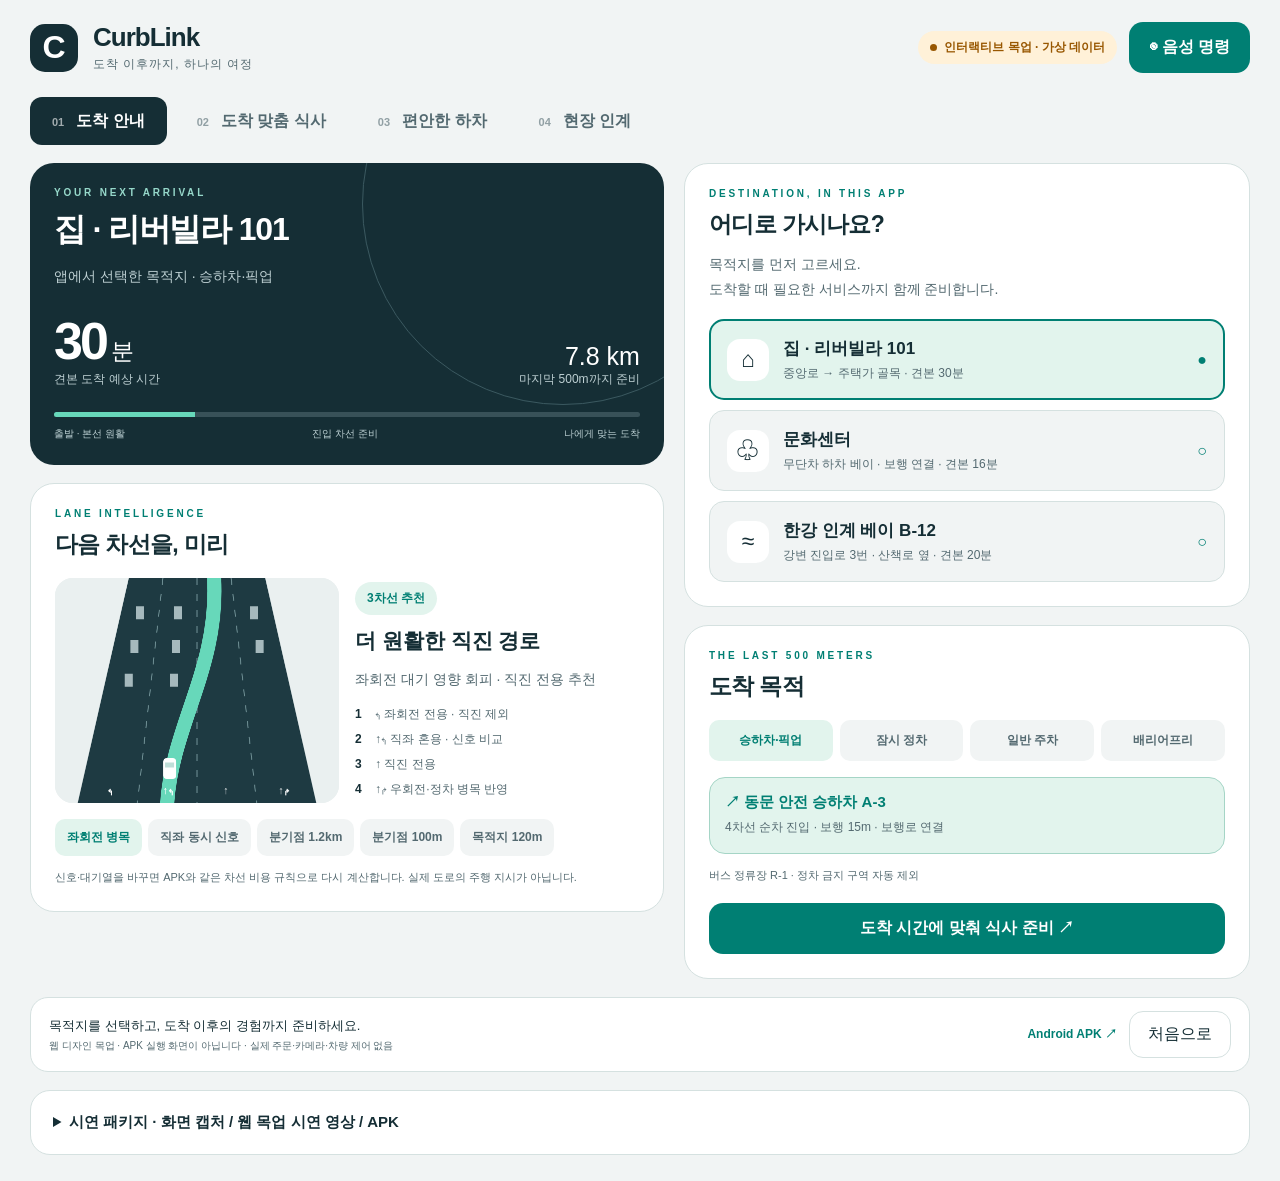
==== release/studio/index.html @ bd51ab64 "feat: preserve 0.5 app and establish clear development branch workflow" ====
<!doctype html>
<html lang="ko"><meta charset="utf-8"><meta name="viewport" content="width=device-width,initial-scale=1"><title>CurbLink · Arrival Studio 0.5</title>
<style>
:root{--ink:#152e35;--muted:#536970;--teal:#007f73;--mint:#e2f4ed;--line:#d5e1e0;--paper:#f1f4f4}*{box-sizing:border-box}body{margin:0;background:var(--paper);color:var(--ink);font-family:'Malgun Gothic','Segoe UI',sans-serif}button,a,input{font:inherit}button,a{touch-action:manipulation}button{cursor:pointer}button:focus-visible,a:focus-visible,input:focus-visible{outline:3px solid #006de0;outline-offset:3px}button{border:0}header{display:flex;align-items:center;gap:15px;padding:22px 30px 12px}.logo{width:48px;height:48px;background:var(--ink);border-radius:15px;display:grid;place-items:center;color:white;font-size:32px;font-weight:700}.brand{font-size:26px;font-weight:750;letter-spacing:-1px}.tagline{font-size:12px;color:var(--muted);margin-top:3px;letter-spacing:1px}.head-right{margin-left:auto;display:flex;align-items:center;gap:12px}.pill{display:inline-flex;align-items:center;gap:7px;padding:8px 12px;border-radius:30px;color:var(--teal);background:var(--mint);font-size:12px;font-weight:700}.dot{width:7px;height:7px;border-radius:50%;background:currentColor}.amber{color:#985700;background:#fff1d8}.primary{background:var(--teal);color:#fff;padding:15px 20px;border-radius:14px;font-weight:700;min-height:50px}.secondary{background:white;color:var(--ink);border:1px solid var(--line);padding:12px 18px;border-radius:14px}.wide-btn{width:100%}nav{display:flex;gap:8px;padding:12px 30px 18px}nav button{background:transparent;padding:12px 22px;border-radius:12px;color:var(--muted);font-weight:700;min-height:48px}nav button.active{background:var(--ink);color:#fff}nav span{font-size:11px;opacity:.6;margin-right:12px}.app{min-height:100vh;display:flex;flex-direction:column}.workspace{padding:0 30px 18px;display:grid;grid-template-columns:1.12fr 1fr;gap:20px;flex:1}.stack{display:flex;flex-direction:column;gap:18px}.panel{background:#fff;border:1px solid var(--line);border-radius:24px;padding:24px}.eyebrow{font-size:10px;letter-spacing:2.8px;font-weight:800;color:var(--teal);margin-bottom:10px}h1,h2,h3,p{margin:0}h1{font-size:32px;letter-spacing:-1.2px}h2{font-size:23px;letter-spacing:-.7px}h3{font-size:17px}p{color:var(--muted);font-size:14px;line-height:1.75}.intro{margin:12px 0 18px}.trip{background:var(--ink);color:white;border:0;position:relative;overflow:hidden}.trip:after{content:'';position:absolute;right:-100px;top:-160px;width:400px;height:400px;border:1px solid #3b5960;border-radius:50%;pointer-events:none}.trip .eyebrow{color:#96d8ca}.trip p{color:#bed0d3}.tripline{display:flex;justify-content:space-between;align-items:end;margin-top:22px}.eta{font-size:52px;font-weight:750;letter-spacing:-3px}.eta small{font-size:23px;font-weight:500;letter-spacing:0;margin-left:5px}.distance{text-align:right;font-size:25px}.sub{font-size:12px;color:#bed0d3;letter-spacing:0}.progress{height:5px;border-radius:10px;background:#385158;margin-top:24px;overflow:hidden}.progress i{display:block;width:24%;height:100%;background:#67d8ba}.stages{display:flex;justify-content:space-between;font-size:10px;margin-top:10px;color:#bcd0d3}.row{display:flex;justify-content:space-between;align-items:center;gap:12px}.choice{width:100%;display:flex;align-items:center;text-align:left;gap:14px;background:var(--paper);border:1px solid var(--line);border-radius:15px;padding:17px;margin-top:10px;color:var(--ink)}.choice.selected{background:var(--mint);border:2px solid var(--teal);padding:16px}.place-icon{width:42px;height:42px;border-radius:13px;background:white;display:grid;place-items:center;font-size:23px}.choice .details{flex:1}.choice small{display:block;color:var(--muted);font-size:12px;margin-top:5px}.check{color:var(--teal)}.purpose{display:grid;grid-template-columns:repeat(4,1fr);gap:7px;margin-top:18px}.purpose button,.segments button{background:var(--paper);color:var(--muted);padding:12px 7px;border-radius:10px;font-size:12px;font-weight:700}.purpose button.on,.segments button.on{background:var(--mint);color:var(--teal)}.recommend{background:var(--mint);border:1px solid #a5d5c6;border-radius:16px;padding:15px;margin-top:16px}.recommend h3{color:var(--teal);font-size:15px}.recommend p{margin-top:5px;font-size:12px}.lane-layout{display:grid;grid-template-columns:1fr 1fr;gap:16px;margin-top:18px;align-items:center}.road{height:225px;border-radius:18px;overflow:hidden;position:relative;background:#eaf0f0}.road canvas{width:100%;height:100%}.lane-info h3{font-size:21px;margin:12px 0}.legend{margin-top:14px;display:grid;gap:8px;font-size:12px;color:var(--muted)}.legend b{display:inline-block;width:20px;color:var(--ink)}.segments{display:flex;gap:6px;flex-wrap:wrap;margin-top:16px}.segments button{padding:10px 12px}.footnote{font-size:11px;color:var(--muted);margin-top:12px}.toolbar{margin:0 30px 18px;display:flex;align-items:center;gap:12px;padding:13px 18px;background:white;border:1px solid var(--line);border-radius:18px}.toolbar .note{font-size:13px;flex:1}.toolbar small{display:block;font-size:10px;color:var(--muted);margin-top:4px}.toolbar a{font-size:12px;color:var(--teal);font-weight:700;text-decoration:none;white-space:nowrap}.meal{display:grid;grid-template-columns:62px 1fr auto;gap:14px;align-items:center;padding:16px;border-radius:16px;background:var(--paper);margin-top:10px;text-align:left;width:100%;color:var(--ink);border:1px solid var(--line)}.meal:first-of-type{background:var(--mint)}.food{width:62px;height:62px;background:#e8e1d2;border-radius:14px;display:grid;place-items:center;font-size:34px}.meal small{display:block;font-size:11px;color:var(--muted);margin:5px 0}.meal strong{font-size:13px}.time-diagram{display:flex;gap:8px;margin:20px 0}.time-block{flex:1;border-radius:15px;padding:18px;background:var(--mint)}.time-block b{display:block;font-size:28px;margin-top:10px}.time-block small{font-size:12px;color:var(--muted)}.toggle{display:flex;align-items:center;gap:12px;padding:14px 0;border-bottom:1px solid var(--line);font-size:15px}.toggle input{width:22px;height:22px;accent-color:var(--teal);margin-left:auto}.bay{padding:18px;background:var(--mint);border:1px solid #acd9cd;border-radius:18px;margin-top:12px}.bay.excluded{background:var(--paper);border-color:var(--line)}.metrics{display:grid;grid-template-columns:repeat(3,1fr);gap:8px;margin:16px 0}.metrics div{background:#ffffffa0;border-radius:12px;padding:12px}.metrics small{font-size:11px;color:var(--muted)}.metrics b{display:block;font-size:23px;margin-top:5px}.camera-grid{display:grid;grid-template-columns:1fr 1fr;gap:12px;margin:18px 0}.camera{height:150px;position:relative;background:#dce8e5;border-radius:16px;overflow:hidden}.camera svg{width:100%;height:100%}.camera span{position:absolute;left:12px;top:10px;color:white;background:#152e35cc;padding:5px 9px;border-radius:20px;font-size:10px}.camera em{position:absolute;bottom:9px;left:12px;color:#fff;font-size:10px;font-style:normal}.location{height:180px;border-radius:16px;background:repeating-linear-gradient(90deg,transparent 0,transparent 49px,#cededb 50px),repeating-linear-gradient(0deg,#eaf2ed 0,#eaf2ed 49px,#cededb 50px);position:relative;margin:18px 0}.location:before{content:'';position:absolute;top:20px;bottom:20px;width:35px;background:white;left:48%;transform:rotate(25deg)}.pin{position:absolute;top:38%;left:45%;background:var(--teal);color:#fff;border:5px solid white;width:36px;height:36px;border-radius:50%;box-shadow:0 0 0 12px #007f7322;display:grid;place-items:center}.location label{position:absolute;left:56%;top:47%;font-size:12px;font-weight:700}.result{margin-top:14px;padding:15px;background:var(--mint);border-radius:14px;color:var(--teal);font-size:14px}.media{margin:0 30px 26px;padding:22px;background:#fff;border:1px solid var(--line);border-radius:20px}.media summary{cursor:pointer;font-weight:700;font-size:15px}.gallery{display:grid;grid-template-columns:repeat(4,1fr);gap:10px;margin-top:20px}.gallery img{width:100%;border:1px solid var(--line);border-radius:8px}.gallery a{font-size:12px;color:var(--muted);text-decoration:none}.media video{width:min(100%,1000px);margin-top:20px;border-radius:12px}button:disabled{opacity:.45;cursor:default}@media(min-height:1000px) and (min-width:1000px){.panel{padding:30px}.tripline{margin-top:30px}.road{height:300px}.choice{padding:22px}.choice.selected{padding:21px}.camera{height:210px}}@media(max-width:950px){.workspace{grid-template-columns:1fr}header,nav{padding-left:18px;padding-right:18px}.workspace{padding:0 18px 18px}.toolbar,.media{margin-left:18px;margin-right:18px}nav{overflow:auto}nav button{white-space:nowrap}.head-right .pill{display:none}.purpose{grid-template-columns:1fr 1fr}.toolbar{flex-wrap:wrap}.gallery{grid-template-columns:1fr 1fr}}@media(prefers-reduced-motion:reduce){*{scroll-behavior:auto}}
</style>
<div class="app"><header><div class="logo">C</div><div><div class="brand">CurbLink</div><div class="tagline">도착 이후까지, 하나의 여정</div></div><div class="head-right"><span class="pill amber"><i class="dot"></i>인터랙티브 목업 · 가상 데이터</span><button class="primary" id="voice">◉ 음성 명령</button></div></header><nav aria-label="주요 화면"></nav><main class="workspace" id="workspace"></main><footer class="toolbar"><div class="note" role="status" id="note">목적지를 선택하고, 도착 이후의 경험까지 준비하세요.<small>웹 디자인 목업 · APK 실행 화면이 아닙니다 · 실제 주문·카메라·차량 제어 없음</small></div><a href="../CurbLink-Drive-0.5-arrival-studio.apk" download>Android APK ↗</a><button class="secondary" id="reset">처음으로</button></footer></div>
<details class="media"><summary>시연 패키지 · 화면 캡처 / 웹 목업 시연 영상 / APK</summary><p class="intro">아래 이미지는 이 웹 목업의 브라우저 캡처입니다. 실제 APK 캡처와 Pleos 시연 영상은 집 PC에서 촬영 후 별도로 확인하세요.</p><div class="gallery"><a href="01-arrival.png"><img src="01-arrival.png" alt="도착 안내 웹 목업">01 도착 안내</a><a href="02-dining.png"><img src="02-dining.png" alt="식사 웹 목업">02 도착 맞춤 식사</a><a href="03-access.png"><img src="03-access.png" alt="하차 웹 목업">03 편안한 하차</a><a href="04-handoff.png"><img src="04-handoff.png" alt="인계 웹 목업">04 현장 인계</a></div><video controls preload="none" src="walkthrough.webm" aria-label="웹 디자인 목업 시연 영상"></video><p><a href="../CurbLink-Drive-0.5-arrival-studio.apk" download>새 APK 다운로드</a> · <a href="../../captures/android/vehicle-app-preview/01-pleos-connected.png">이전 0.4 APK 실행 원본</a> · <a href="../../simulator/index.html">기존 주행 참고 시뮬레이터</a></p></details>
<script src="../../simulator/js/lane-engine.js"></script><script src="studio.js"></script></html>
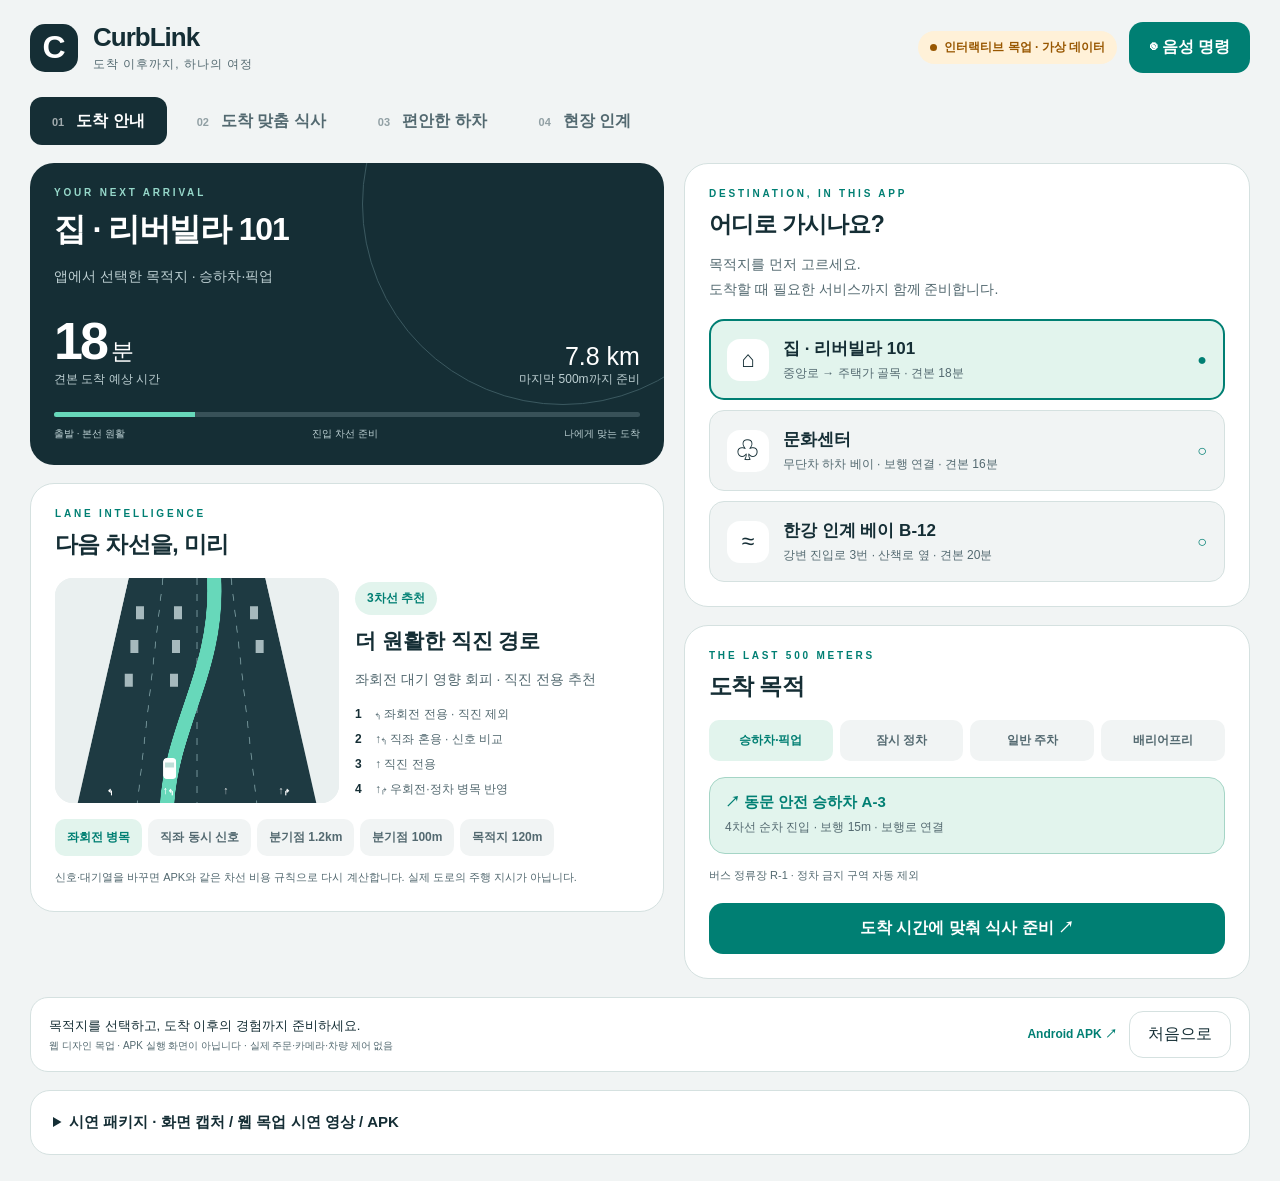
==== commit de354056: "fix: retain handoff photos and journey state and align native web fixtures" ====
--- a/release/studio/index.html
+++ b/release/studio/index.html
@@ -1,8 +1,8 @@
 <!doctype html>
-<html lang="ko"><meta charset="utf-8"><meta name="viewport" content="width=device-width,initial-scale=1"><title>CurbLink · Arrival Studio 0.5</title>
+<html lang="ko"><meta charset="utf-8"><meta name="viewport" content="width=device-width,initial-scale=1"><title>CurbLink · Arrival Studio 0.5.1</title>
 <style>
 :root{--ink:#152e35;--muted:#536970;--teal:#007f73;--mint:#e2f4ed;--line:#d5e1e0;--paper:#f1f4f4}*{box-sizing:border-box}body{margin:0;background:var(--paper);color:var(--ink);font-family:'Malgun Gothic','Segoe UI',sans-serif}button,a,input{font:inherit}button,a{touch-action:manipulation}button{cursor:pointer}button:focus-visible,a:focus-visible,input:focus-visible{outline:3px solid #006de0;outline-offset:3px}button{border:0}header{display:flex;align-items:center;gap:15px;padding:22px 30px 12px}.logo{width:48px;height:48px;background:var(--ink);border-radius:15px;display:grid;place-items:center;color:white;font-size:32px;font-weight:700}.brand{font-size:26px;font-weight:750;letter-spacing:-1px}.tagline{font-size:12px;color:var(--muted);margin-top:3px;letter-spacing:1px}.head-right{margin-left:auto;display:flex;align-items:center;gap:12px}.pill{display:inline-flex;align-items:center;gap:7px;padding:8px 12px;border-radius:30px;color:var(--teal);background:var(--mint);font-size:12px;font-weight:700}.dot{width:7px;height:7px;border-radius:50%;background:currentColor}.amber{color:#985700;background:#fff1d8}.primary{background:var(--teal);color:#fff;padding:15px 20px;border-radius:14px;font-weight:700;min-height:50px}.secondary{background:white;color:var(--ink);border:1px solid var(--line);padding:12px 18px;border-radius:14px}.wide-btn{width:100%}nav{display:flex;gap:8px;padding:12px 30px 18px}nav button{background:transparent;padding:12px 22px;border-radius:12px;color:var(--muted);font-weight:700;min-height:48px}nav button.active{background:var(--ink);color:#fff}nav span{font-size:11px;opacity:.6;margin-right:12px}.app{min-height:100vh;display:flex;flex-direction:column}.workspace{padding:0 30px 18px;display:grid;grid-template-columns:1.12fr 1fr;gap:20px;flex:1}.stack{display:flex;flex-direction:column;gap:18px}.panel{background:#fff;border:1px solid var(--line);border-radius:24px;padding:24px}.eyebrow{font-size:10px;letter-spacing:2.8px;font-weight:800;color:var(--teal);margin-bottom:10px}h1,h2,h3,p{margin:0}h1{font-size:32px;letter-spacing:-1.2px}h2{font-size:23px;letter-spacing:-.7px}h3{font-size:17px}p{color:var(--muted);font-size:14px;line-height:1.75}.intro{margin:12px 0 18px}.trip{background:var(--ink);color:white;border:0;position:relative;overflow:hidden}.trip:after{content:'';position:absolute;right:-100px;top:-160px;width:400px;height:400px;border:1px solid #3b5960;border-radius:50%;pointer-events:none}.trip .eyebrow{color:#96d8ca}.trip p{color:#bed0d3}.tripline{display:flex;justify-content:space-between;align-items:end;margin-top:22px}.eta{font-size:52px;font-weight:750;letter-spacing:-3px}.eta small{font-size:23px;font-weight:500;letter-spacing:0;margin-left:5px}.distance{text-align:right;font-size:25px}.sub{font-size:12px;color:#bed0d3;letter-spacing:0}.progress{height:5px;border-radius:10px;background:#385158;margin-top:24px;overflow:hidden}.progress i{display:block;width:24%;height:100%;background:#67d8ba}.stages{display:flex;justify-content:space-between;font-size:10px;margin-top:10px;color:#bcd0d3}.row{display:flex;justify-content:space-between;align-items:center;gap:12px}.choice{width:100%;display:flex;align-items:center;text-align:left;gap:14px;background:var(--paper);border:1px solid var(--line);border-radius:15px;padding:17px;margin-top:10px;color:var(--ink)}.choice.selected{background:var(--mint);border:2px solid var(--teal);padding:16px}.place-icon{width:42px;height:42px;border-radius:13px;background:white;display:grid;place-items:center;font-size:23px}.choice .details{flex:1}.choice small{display:block;color:var(--muted);font-size:12px;margin-top:5px}.check{color:var(--teal)}.purpose{display:grid;grid-template-columns:repeat(4,1fr);gap:7px;margin-top:18px}.purpose button,.segments button{background:var(--paper);color:var(--muted);padding:12px 7px;border-radius:10px;font-size:12px;font-weight:700}.purpose button.on,.segments button.on{background:var(--mint);color:var(--teal)}.recommend{background:var(--mint);border:1px solid #a5d5c6;border-radius:16px;padding:15px;margin-top:16px}.recommend h3{color:var(--teal);font-size:15px}.recommend p{margin-top:5px;font-size:12px}.lane-layout{display:grid;grid-template-columns:1fr 1fr;gap:16px;margin-top:18px;align-items:center}.road{height:225px;border-radius:18px;overflow:hidden;position:relative;background:#eaf0f0}.road canvas{width:100%;height:100%}.lane-info h3{font-size:21px;margin:12px 0}.legend{margin-top:14px;display:grid;gap:8px;font-size:12px;color:var(--muted)}.legend b{display:inline-block;width:20px;color:var(--ink)}.segments{display:flex;gap:6px;flex-wrap:wrap;margin-top:16px}.segments button{padding:10px 12px}.footnote{font-size:11px;color:var(--muted);margin-top:12px}.toolbar{margin:0 30px 18px;display:flex;align-items:center;gap:12px;padding:13px 18px;background:white;border:1px solid var(--line);border-radius:18px}.toolbar .note{font-size:13px;flex:1}.toolbar small{display:block;font-size:10px;color:var(--muted);margin-top:4px}.toolbar a{font-size:12px;color:var(--teal);font-weight:700;text-decoration:none;white-space:nowrap}.meal{display:grid;grid-template-columns:62px 1fr auto;gap:14px;align-items:center;padding:16px;border-radius:16px;background:var(--paper);margin-top:10px;text-align:left;width:100%;color:var(--ink);border:1px solid var(--line)}.meal:first-of-type{background:var(--mint)}.food{width:62px;height:62px;background:#e8e1d2;border-radius:14px;display:grid;place-items:center;font-size:34px}.meal small{display:block;font-size:11px;color:var(--muted);margin:5px 0}.meal strong{font-size:13px}.time-diagram{display:flex;gap:8px;margin:20px 0}.time-block{flex:1;border-radius:15px;padding:18px;background:var(--mint)}.time-block b{display:block;font-size:28px;margin-top:10px}.time-block small{font-size:12px;color:var(--muted)}.toggle{display:flex;align-items:center;gap:12px;padding:14px 0;border-bottom:1px solid var(--line);font-size:15px}.toggle input{width:22px;height:22px;accent-color:var(--teal);margin-left:auto}.bay{padding:18px;background:var(--mint);border:1px solid #acd9cd;border-radius:18px;margin-top:12px}.bay.excluded{background:var(--paper);border-color:var(--line)}.metrics{display:grid;grid-template-columns:repeat(3,1fr);gap:8px;margin:16px 0}.metrics div{background:#ffffffa0;border-radius:12px;padding:12px}.metrics small{font-size:11px;color:var(--muted)}.metrics b{display:block;font-size:23px;margin-top:5px}.camera-grid{display:grid;grid-template-columns:1fr 1fr;gap:12px;margin:18px 0}.camera{height:150px;position:relative;background:#dce8e5;border-radius:16px;overflow:hidden}.camera svg{width:100%;height:100%}.camera span{position:absolute;left:12px;top:10px;color:white;background:#152e35cc;padding:5px 9px;border-radius:20px;font-size:10px}.camera em{position:absolute;bottom:9px;left:12px;color:#fff;font-size:10px;font-style:normal}.location{height:180px;border-radius:16px;background:repeating-linear-gradient(90deg,transparent 0,transparent 49px,#cededb 50px),repeating-linear-gradient(0deg,#eaf2ed 0,#eaf2ed 49px,#cededb 50px);position:relative;margin:18px 0}.location:before{content:'';position:absolute;top:20px;bottom:20px;width:35px;background:white;left:48%;transform:rotate(25deg)}.pin{position:absolute;top:38%;left:45%;background:var(--teal);color:#fff;border:5px solid white;width:36px;height:36px;border-radius:50%;box-shadow:0 0 0 12px #007f7322;display:grid;place-items:center}.location label{position:absolute;left:56%;top:47%;font-size:12px;font-weight:700}.result{margin-top:14px;padding:15px;background:var(--mint);border-radius:14px;color:var(--teal);font-size:14px}.media{margin:0 30px 26px;padding:22px;background:#fff;border:1px solid var(--line);border-radius:20px}.media summary{cursor:pointer;font-weight:700;font-size:15px}.gallery{display:grid;grid-template-columns:repeat(4,1fr);gap:10px;margin-top:20px}.gallery img{width:100%;border:1px solid var(--line);border-radius:8px}.gallery a{font-size:12px;color:var(--muted);text-decoration:none}.media video{width:min(100%,1000px);margin-top:20px;border-radius:12px}button:disabled{opacity:.45;cursor:default}@media(min-height:1000px) and (min-width:1000px){.panel{padding:30px}.tripline{margin-top:30px}.road{height:300px}.choice{padding:22px}.choice.selected{padding:21px}.camera{height:210px}}@media(max-width:950px){.workspace{grid-template-columns:1fr}header,nav{padding-left:18px;padding-right:18px}.workspace{padding:0 18px 18px}.toolbar,.media{margin-left:18px;margin-right:18px}nav{overflow:auto}nav button{white-space:nowrap}.head-right .pill{display:none}.purpose{grid-template-columns:1fr 1fr}.toolbar{flex-wrap:wrap}.gallery{grid-template-columns:1fr 1fr}}@media(prefers-reduced-motion:reduce){*{scroll-behavior:auto}}
 </style>
-<div class="app"><header><div class="logo">C</div><div><div class="brand">CurbLink</div><div class="tagline">도착 이후까지, 하나의 여정</div></div><div class="head-right"><span class="pill amber"><i class="dot"></i>인터랙티브 목업 · 가상 데이터</span><button class="primary" id="voice">◉ 음성 명령</button></div></header><nav aria-label="주요 화면"></nav><main class="workspace" id="workspace"></main><footer class="toolbar"><div class="note" role="status" id="note">목적지를 선택하고, 도착 이후의 경험까지 준비하세요.<small>웹 디자인 목업 · APK 실행 화면이 아닙니다 · 실제 주문·카메라·차량 제어 없음</small></div><a href="../CurbLink-Drive-0.5-arrival-studio.apk" download>Android APK ↗</a><button class="secondary" id="reset">처음으로</button></footer></div>
-<details class="media"><summary>시연 패키지 · 화면 캡처 / 웹 목업 시연 영상 / APK</summary><p class="intro">아래 이미지는 이 웹 목업의 브라우저 캡처입니다. 실제 APK 캡처와 Pleos 시연 영상은 집 PC에서 촬영 후 별도로 확인하세요.</p><div class="gallery"><a href="01-arrival.png"><img src="01-arrival.png" alt="도착 안내 웹 목업">01 도착 안내</a><a href="02-dining.png"><img src="02-dining.png" alt="식사 웹 목업">02 도착 맞춤 식사</a><a href="03-access.png"><img src="03-access.png" alt="하차 웹 목업">03 편안한 하차</a><a href="04-handoff.png"><img src="04-handoff.png" alt="인계 웹 목업">04 현장 인계</a></div><video controls preload="none" src="walkthrough.webm" aria-label="웹 디자인 목업 시연 영상"></video><p><a href="../CurbLink-Drive-0.5-arrival-studio.apk" download>새 APK 다운로드</a> · <a href="../../captures/android/vehicle-app-preview/01-pleos-connected.png">이전 0.4 APK 실행 원본</a> · <a href="../../simulator/index.html">기존 주행 참고 시뮬레이터</a></p></details>
-<script src="../../simulator/js/lane-engine.js"></script><script src="studio.js"></script></html>
+<div class="app"><header><div class="logo">C</div><div><div class="brand">CurbLink</div><div class="tagline">도착 이후까지, 하나의 여정</div></div><div class="head-right"><span class="pill amber"><i class="dot"></i>인터랙티브 목업 · 가상 데이터</span><button class="primary" id="voice">◉ 음성 명령</button></div></header><nav aria-label="주요 화면"></nav><main class="workspace" id="workspace"></main><footer class="toolbar"><div class="note" role="status" id="note">목적지를 선택하고, 도착 이후의 경험까지 준비하세요.<small>웹 디자인 목업 · APK 실행 화면이 아닙니다 · 실제 주문·카메라·차량 제어 없음</small></div><a href="../CurbLink-Drive-0.5.1-arrival-studio.apk" download>Android APK ↗</a><button class="secondary" id="reset">처음으로</button></footer></div>
+<details class="media"><summary>시연 패키지 · 화면 캡처 / 웹 목업 시연 영상 / APK</summary><p class="intro">아래 이미지는 이 웹 목업의 브라우저 캡처입니다. 실제 APK 캡처와 Pleos 시연 영상은 집 PC에서 촬영 후 별도로 확인하세요.</p><div class="gallery"><a href="01-arrival.png"><img src="01-arrival.png" alt="도착 안내 웹 목업">01 도착 안내</a><a href="02-dining.png"><img src="02-dining.png" alt="식사 웹 목업">02 도착 맞춤 식사</a><a href="03-access.png"><img src="03-access.png" alt="하차 웹 목업">03 편안한 하차</a><a href="04-handoff.png"><img src="04-handoff.png" alt="인계 웹 목업">04 현장 인계</a></div><video controls preload="none" src="walkthrough.webm" aria-label="웹 디자인 목업 시연 영상"></video><p><a href="../CurbLink-Drive-0.5.1-arrival-studio.apk" download>새 APK 다운로드</a> · <a href="../../captures/android/vehicle-app-preview/01-pleos-connected.png">이전 0.4 APK 실행 원본</a> · <a href="../../simulator/index.html">기존 주행 참고 시뮬레이터</a></p></details>
+<script src="../../simulator/js/lane-engine.js"></script><script src="catalog.js"></script><script src="studio.js"></script></html>
